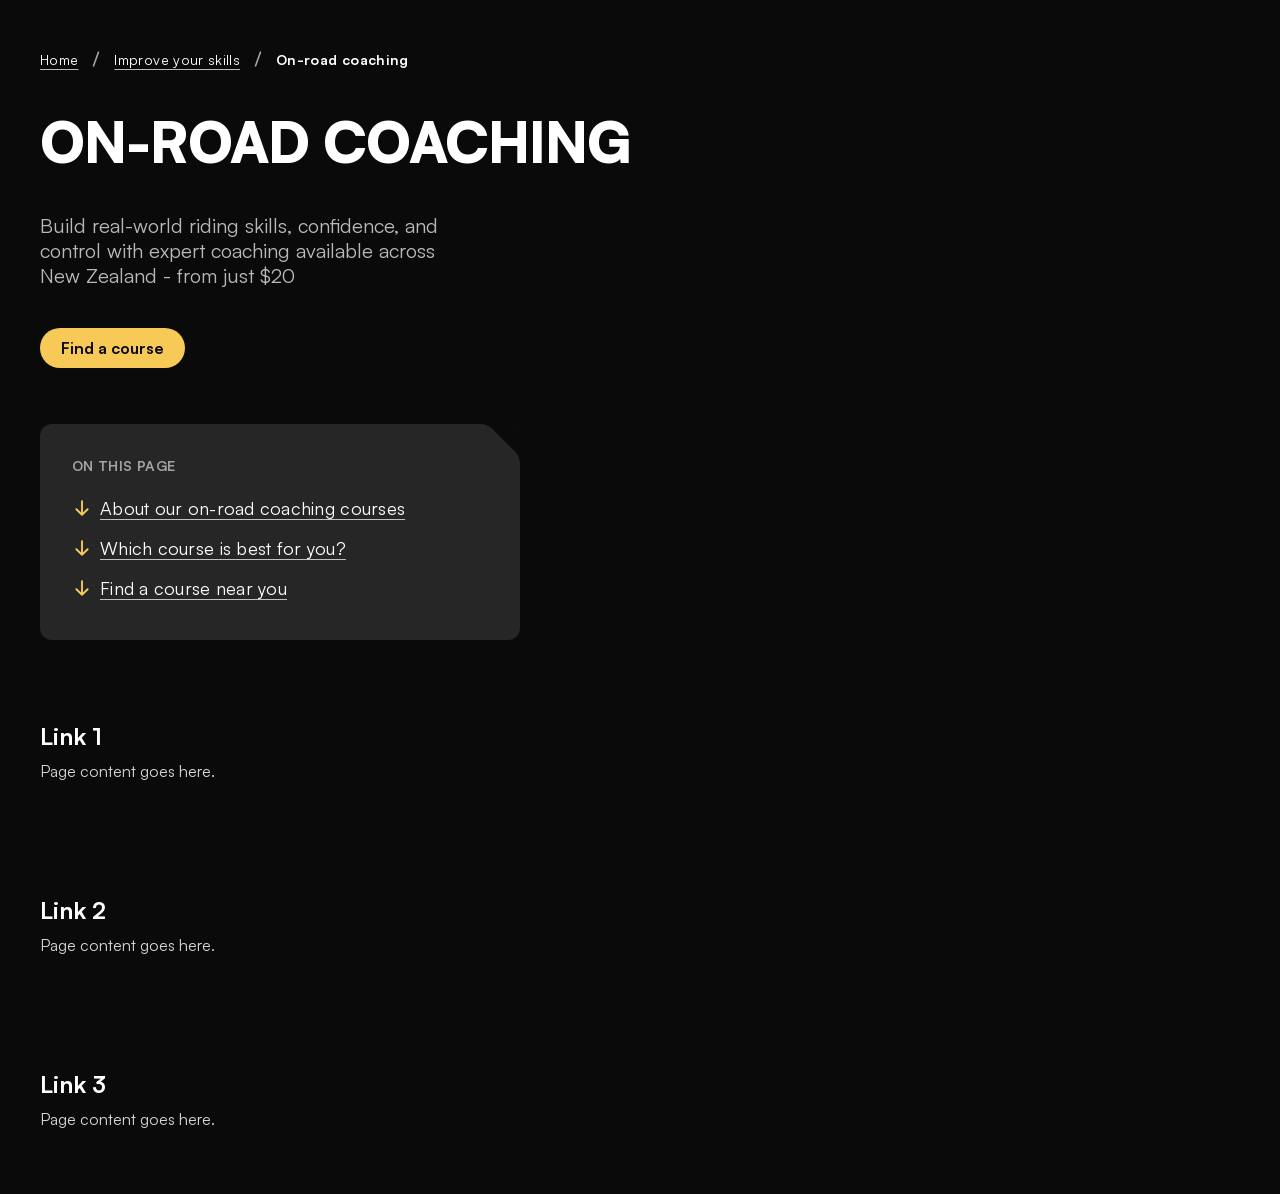
==== index.html @ 0c5a364f "Renamed hero.html to index.html" ====
<!doctype html>
<html lang="en">
  <head>
    <meta charset="UTF-8" />
    <meta name="viewport" content="width=device-width, initial-scale=1.0" />
    <title>Hero</title>
    <link
      rel="stylesheet"
      href="https://api.fontshare.com/v2/css?f[]=satoshi@400,500,700,900&display=swap"
    />
    <link rel="stylesheet" href="src/assets/fonts.css">
    <link rel="stylesheet" href="style.css">
  </head>
  <body>
     <section class="hero" aria-label="Page hero">
      <div class="hero__wrapper">
        <div class="hero__content">
          <nav class="breadcrumbs" aria-label="Breadcrumb">
            <ol class="breadcrumbs__list">
              <li class="breadcrumbs__item">
                <a href="#" class="breadcrumbs__link">Home</a>
              </li>
              <li class="breadcrumbs__sep" aria-hidden="true">
                <svg width="20" height="20" viewBox="0 0 20 20" fill="none" xmlns="http://www.w3.org/2000/svg">
                  <path d="M12.5 3.125L7.5 16.875" stroke="rgba(255,255,255,0.64)" stroke-width="1.5" stroke-linecap="round" stroke-linejoin="round"/>
                </svg>
              </li>
              <li class="breadcrumbs__item">
                <a href="#" class="breadcrumbs__link">Improve your skills</a>
              </li>
              <li class="breadcrumbs__sep" aria-hidden="true">
                <svg width="20" height="20" viewBox="0 0 20 20" fill="none" xmlns="http://www.w3.org/2000/svg">
                  <path d="M12.5 3.125L7.5 16.875" stroke="rgba(255,255,255,0.64)" stroke-width="1.5" stroke-linecap="round" stroke-linejoin="round"/>
                </svg>
              </li>
              <li class="breadcrumbs__item">
                <span class="breadcrumbs__current" aria-current="page">On-road coaching</span>
              </li>
            </ol>
          </nav>

          <h1 class="hero__heading">On-road coaching</h1>
          <p class="hero__subtitle">Build real-world riding skills, confidence, and control with expert coaching available across <span class="no-wrap">New Zealand</span> - from just $20</p>
          <a href="#link-3" class="button button--md button--brand button--solid">Find a course</a>
        </div>

        <div class="hero__image-container">
          <div class="hero__image" aria-hidden="true"></div>
        </div>
      </div>
    </section>

    <div class="page-menu">
      <div class="page-menu__hero-border-bottom"></div>
      <div class="page-menu__wrapper">
        <div class="page-menu__card">
          <svg
            class="page-menu__corner"
            aria-hidden="true"
            width="40"
            height="40"
            viewBox="0 0 40 40"
            fill="none"
            xmlns="http://www.w3.org/2000/svg"
          >
            <path d="M0.00585938 9.91821e-05L40.001 9.91821e-05L40.001 40.0027C40.001 35.3978 38.2442 30.7929 34.7308 27.2795L12.729 5.27023C9.21564 1.75683 4.61076 9.91821e-05 0.00585938 9.91821e-05Z" fill="var(--colour-fixed--background-dark)"/>
          </svg>

          <p class="page-menu__eyebrow">On this page</p>

          <ul class="page-menu__list">
            <li>
              <a class="page-menu__link" href="#link-1">
                <img class="page-menu__icon" src="public/images/arrow-down-yellow.svg" alt="" aria-hidden="true" />
                <span>About our on-road coaching courses</span>
              </a>
            </li>
            <li>
              <a class="page-menu__link" href="#link-2">
                <img class="page-menu__icon" src="public/images/arrow-down-yellow.svg" alt="" aria-hidden="true" />
                <span>Which course is best for you?</span>
              </a>
            </li>
            <li>
              <a class="page-menu__link" href="#link-3">
                <img class="page-menu__icon" src="public/images/arrow-down-yellow.svg" alt="" aria-hidden="true" />
                <span>Find a course near you</span>
              </a>
            </li>
          </ul>
        </div>
        </div>
      </div>

    <main class="page-body">
      <section id="link-1" class="page-body__section">
        <h2>Link 1</h2>
        <p>Page content goes here.</p>
      </section>
      <section id="link-2" class="page-body__section">
        <h2>Link 2</h2>
        <p>Page content goes here.</p>
      </section>
      <section id="link-3" class="page-body__section">
        <h2>Link 3</h2>
        <p>Page content goes here.</p>
      </section>
    </main>

    <script src="/main.js"></script>

  </body>
</html>
---- src/assets/fonts.css ----
/**
* This is a variable font
* You can controll variable axes as shown below:
* font-variation-settings: 'wght' 900.0;
*
* available axes:

* 'wght' (range from 300.0 to 900.0)

*/

@font-face {
  font-family: "Satoshi-Variable";
  src: url("../../public/fonts/Satoshi-Variable.woff2") format('woff2'),
       url("../../public/fonts/Satoshi-Variable.woff") format('woff'),  
       url("../../public/fonts/Satoshi-Variable.ttf") format('truetype');
       font-weight: 300 900;
       font-display: swap;
       font-style: normal;
}


/**
* This is a variable font
* You can controll variable axes as shown below:
* font-variation-settings: 'wght' 900.0;
*
* available axes:

* 'wght' (range from 300.0 to 900.0)

*/

@font-face {
  font-family: "Satoshi-VariableItalic";
  src: url("../../public/fonts/Satoshi-VariableItalic.woff2") format('woff2'),
       url("../../public/fonts/Satoshi-VariableItalic.woff") format('woff'),
       url("../../public/fonts/Satoshi-VariableItalic.ttf") format('truetype');
       font-weight: 300 900;
       font-display: swap;
       font-style: italic;
}
---- style.css ----
/**
File borrowed from https://github.com/dmtrmrv/demo-vertical-rhythm/blob/trunk/style.css
I need to update descriptions and source paths to match my project, but the structure is solid and I want to keep it.
*/

/**
Variables – variables that are used throughout the project.
This layer is used to set up the project’s typography, spacing,
and other values that are used throughout the project.
*/
@import url("src/assets/css/styles/variables.css");

/**
Color – this layer is used to set up the project’s color palette. It is used to define the colors that are used throughout the project.
*/
@import url("src/assets/css/styles/color/index.css");

/**
Components – styles that are applied to classes and IDs. This layer is used
to style individual components and is where the majority of the project’s
styling is done. However if the job is done correctly in the defaults layer,
this layer should be relatively easy to style.
*/
@import url("src/assets/css/components/index.css");

/**
Utilities – single-purpose classes that are used to apply styles to elements.
*/
@import url("src/assets/css/styles/utilities.css");
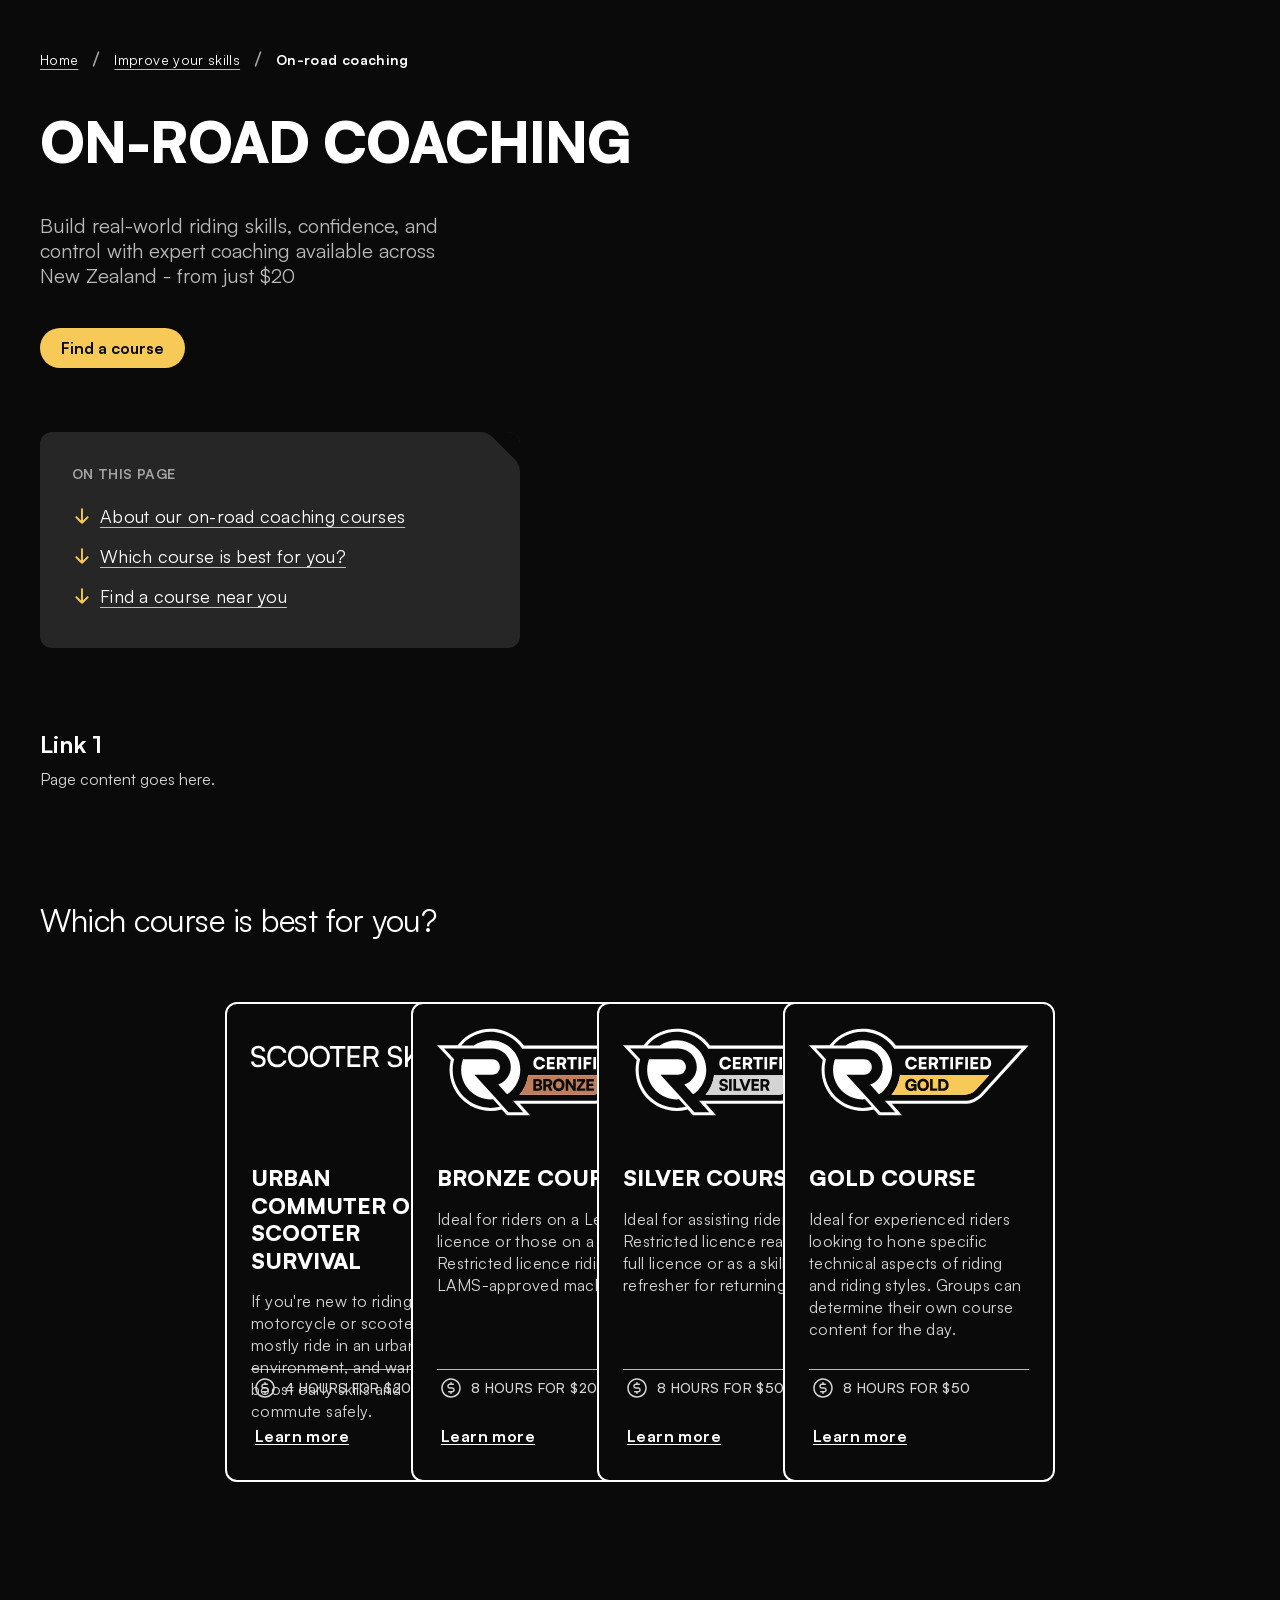
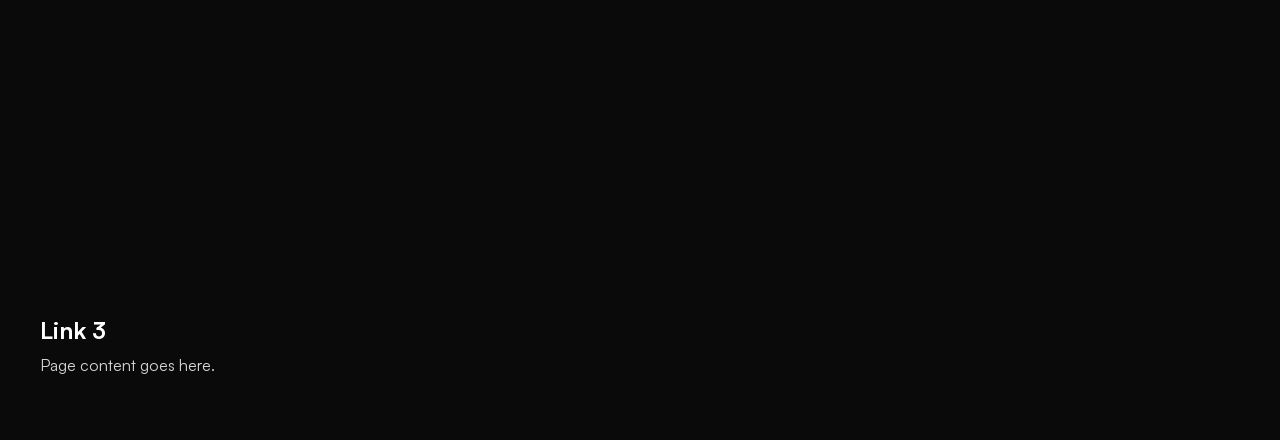
==== commit fbb5faee: "Started work adding the card courses using Figma MCP and copilot!" ====
--- a/index.html
+++ b/index.html
@@ -3,7 +3,7 @@
   <head>
     <meta charset="UTF-8" />
     <meta name="viewport" content="width=device-width, initial-scale=1.0" />
-    <title>Hero</title>
+    <title>On-road coaching</title>
     <link
       rel="stylesheet"
       href="https://api.fontshare.com/v2/css?f[]=satoshi@400,500,700,900&display=swap"
@@ -50,12 +50,12 @@
       </div>
     </section>
 
-    <div class="page-menu">
-      <div class="page-menu__hero-border-bottom"></div>
-      <div class="page-menu__wrapper">
-        <div class="page-menu__card">
+    <div class="in-page-navigation">
+      <div class="in-page-navigation__hero-border-bottom"></div>
+      <div class="in-page-navigation__wrapper">
+        <div class="in-page-navigation__card">
           <svg
-            class="page-menu__corner"
+            class="in-page-navigation__corner"
             aria-hidden="true"
             width="40"
             height="40"
@@ -66,24 +66,24 @@
             <path d="M0.00585938 9.91821e-05L40.001 9.91821e-05L40.001 40.0027C40.001 35.3978 38.2442 30.7929 34.7308 27.2795L12.729 5.27023C9.21564 1.75683 4.61076 9.91821e-05 0.00585938 9.91821e-05Z" fill="var(--colour-fixed--background-dark)"/>
           </svg>
 
-          <p class="page-menu__eyebrow">On this page</p>
+          <p class="in-page-navigation__heading">On this page</p>
 
-          <ul class="page-menu__list">
+          <ul class="in-page-navigation__list">
             <li>
-              <a class="page-menu__link" href="#link-1">
-                <img class="page-menu__icon" src="public/images/arrow-down-yellow.svg" alt="" aria-hidden="true" />
+              <a class="in-page-navigation__link" href="#link-1">
+                <img class="in-page-navigation__icon" src="public/images/icons/arrow-down-yellow.svg" alt="" aria-hidden="true" />
                 <span>About our on-road coaching courses</span>
               </a>
             </li>
             <li>
-              <a class="page-menu__link" href="#link-2">
-                <img class="page-menu__icon" src="public/images/arrow-down-yellow.svg" alt="" aria-hidden="true" />
+              <a class="in-page-navigation__link" href="#link-2">
+                <img class="in-page-navigation__icon" src="public/images/icons/arrow-down-yellow.svg" alt="" aria-hidden="true" />
                 <span>Which course is best for you?</span>
               </a>
             </li>
             <li>
-              <a class="page-menu__link" href="#link-3">
-                <img class="page-menu__icon" src="public/images/arrow-down-yellow.svg" alt="" aria-hidden="true" />
+              <a class="in-page-navigation__link" href="#link-3">
+                <img class="in-page-navigation__icon" src="public/images/icons/arrow-down-yellow.svg" alt="" aria-hidden="true" />
                 <span>Find a course near you</span>
               </a>
             </li>
@@ -97,10 +97,63 @@
         <h2>Link 1</h2>
         <p>Page content goes here.</p>
       </section>
-      <section id="link-2" class="page-body__section">
+      <!-- <section id="link-2" class="page-body__section">
         <h2>Link 2</h2>
         <p>Page content goes here.</p>
-      </section>
+      </section> -->
+      <section id="link-2" class="course-selection" aria-labelledby="course-selection-title">
+			<div class="course-selection__inner">
+				<header class="course-selection__header">
+					<h2 id="course-selection-title">Which course is best for you?</h1>
+				</header>
+				<div class="course-grid">
+					<article class="course-card">
+						<div class="course-card__badge"><img src="public/images/course-badges/scooter-skills.svg" alt="Certified Scooter Skills course badge"></div>
+						<div class="course-card__content">
+							<h3>Urban Commuter or Scooter Survival</h3>
+							<p>If you're new to riding a motorcycle or scooter, mostly ride in an urban environment, and want to boost early skills and commute safely.</p>
+						</div>
+						<footer class="course-card__footer">
+							<p class="course-card__price"><img class="course-card__price-icon" src="public/images/icons/icon-currency-circle-dollar.svg" alt="Currency circle dollar icon" aria-hidden="true"></span>4 hours for $20</p>
+							<a class="course-card__link" href="buying-a-bike.html">Learn more<span class="visually-hidden"> about Urban Commuter or Scooter Survival</span></a>
+						</footer>
+					</article>
+					<article class="course-card">
+						<div class="course-card__badge"><img src="public/images/course-badges/bronze.svg" alt="Certified Bronze course badge"></div>
+						<div class="course-card__content">
+							<h3>Bronze Course</h3>
+							<p>Ideal for riders on a Learner licence or those on a Class 6 Restricted licence riding LAMS-approved machines.</p>
+						</div>
+						<footer class="course-card__footer">
+							<p class="course-card__price"><img class="course-card__price-icon" src="public/images/icons/icon-currency-circle-dollar.svg" alt="Currency circle dollar icon" aria-hidden="true"></span>8 hours for $20</p>
+							<a class="course-card__link" href="buying-a-bike.html">Learn more<span class="visually-hidden"> about Bronze Course</span></a>
+						</footer>
+					</article>
+					<article class="course-card">
+						<div class="course-card__badge"><img src="public/images/course-badges/silver.svg" alt="Certified Silver course badge"></div>
+						<div class="course-card__content">
+							<h3>Silver Course</h3>
+							<p>Ideal for assisting riders on a Restricted licence reach their full licence or as a skills refresher for returning riders.</p>
+						</div>
+						<footer class="course-card__footer">
+							<p class="course-card__price"><img class="course-card__price-icon" src="public/images/icons/icon-currency-circle-dollar.svg" alt="Currency circle dollar icon" aria-hidden="true"></span>8 hours for $50</p>
+							<a class="course-card__link" href="buying-a-bike.html">Learn more<span class="visually-hidden"> about Silver Course</span></a>
+						</footer>
+					</article>
+					<article class="course-card">
+						<div class="course-card__badge"><img src="public/images/course-badges/gold.svg" alt="Certified Gold course badge"></div>
+						<div class="course-card__content">
+							<h3>Gold Course</h3>
+							<p>Ideal for experienced riders looking to hone specific technical aspects of riding and riding styles. Groups can determine their own course content for the day.</p>
+						</div>
+						<footer class="course-card__footer">
+							<p class="course-card__price"><img class="course-card__price-icon" src="public/images/icons/icon-currency-circle-dollar.svg" alt="Currency circle dollar icon" aria-hidden="true"></span>8 hours for $50</p>
+							<a class="course-card__link" href="buying-a-bike.html">Learn more<span class="visually-hidden"> about Gold Course</span></a>
+						</footer>
+					</article>
+				</div>
+			</div>
+		</section>
       <section id="link-3" class="page-body__section">
         <h2>Link 3</h2>
         <p>Page content goes here.</p>
--- a/style.css
+++ b/style.css
@@ -1,3 +1,5 @@
+@import url("src/assets/fonts.css");
+
 /**
 File borrowed from https://github.com/dmtrmrv/demo-vertical-rhythm/blob/trunk/style.css
 I need to update descriptions and source paths to match my project, but the structure is solid and I want to keep it.
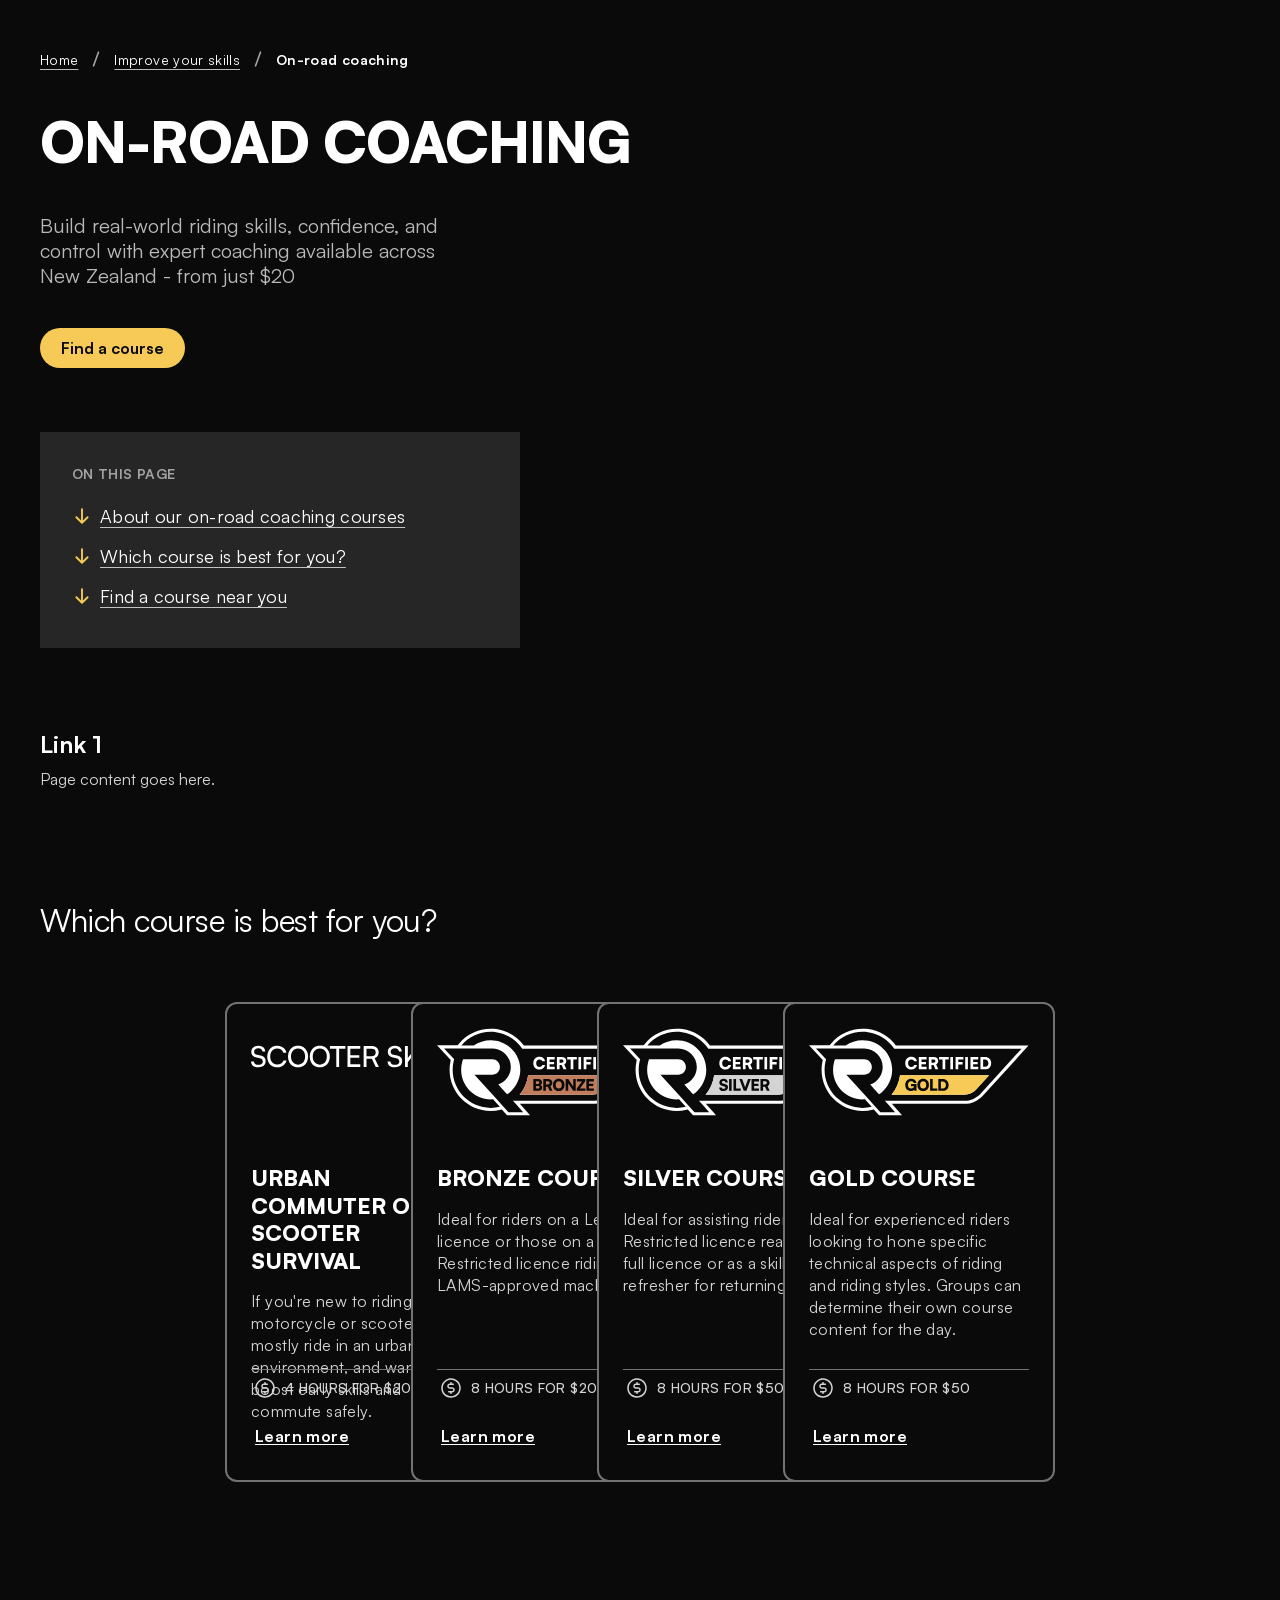
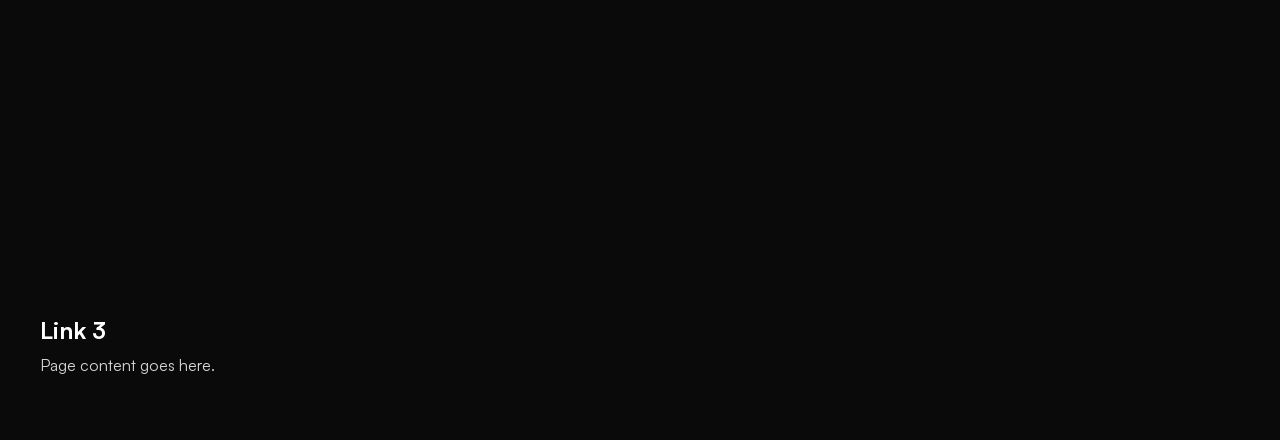
==== commit 0b7b8efc: "Updated in-page-navigation_card to use a clip-path, with no corner distortion!" ====
--- a/index.html
+++ b/index.html
@@ -54,7 +54,7 @@
       <div class="in-page-navigation__hero-border-bottom"></div>
       <div class="in-page-navigation__wrapper">
         <div class="in-page-navigation__card">
-          <svg
+          <!--<svg
             class="in-page-navigation__corner"
             aria-hidden="true"
             width="40"
@@ -64,7 +64,7 @@
             xmlns="http://www.w3.org/2000/svg"
           >
             <path d="M0.00585938 9.91821e-05L40.001 9.91821e-05L40.001 40.0027C40.001 35.3978 38.2442 30.7929 34.7308 27.2795L12.729 5.27023C9.21564 1.75683 4.61076 9.91821e-05 0.00585938 9.91821e-05Z" fill="var(--colour-fixed--background-dark)"/>
-          </svg>
+          </svg>-->
 
           <p class="in-page-navigation__heading">On this page</p>
 
